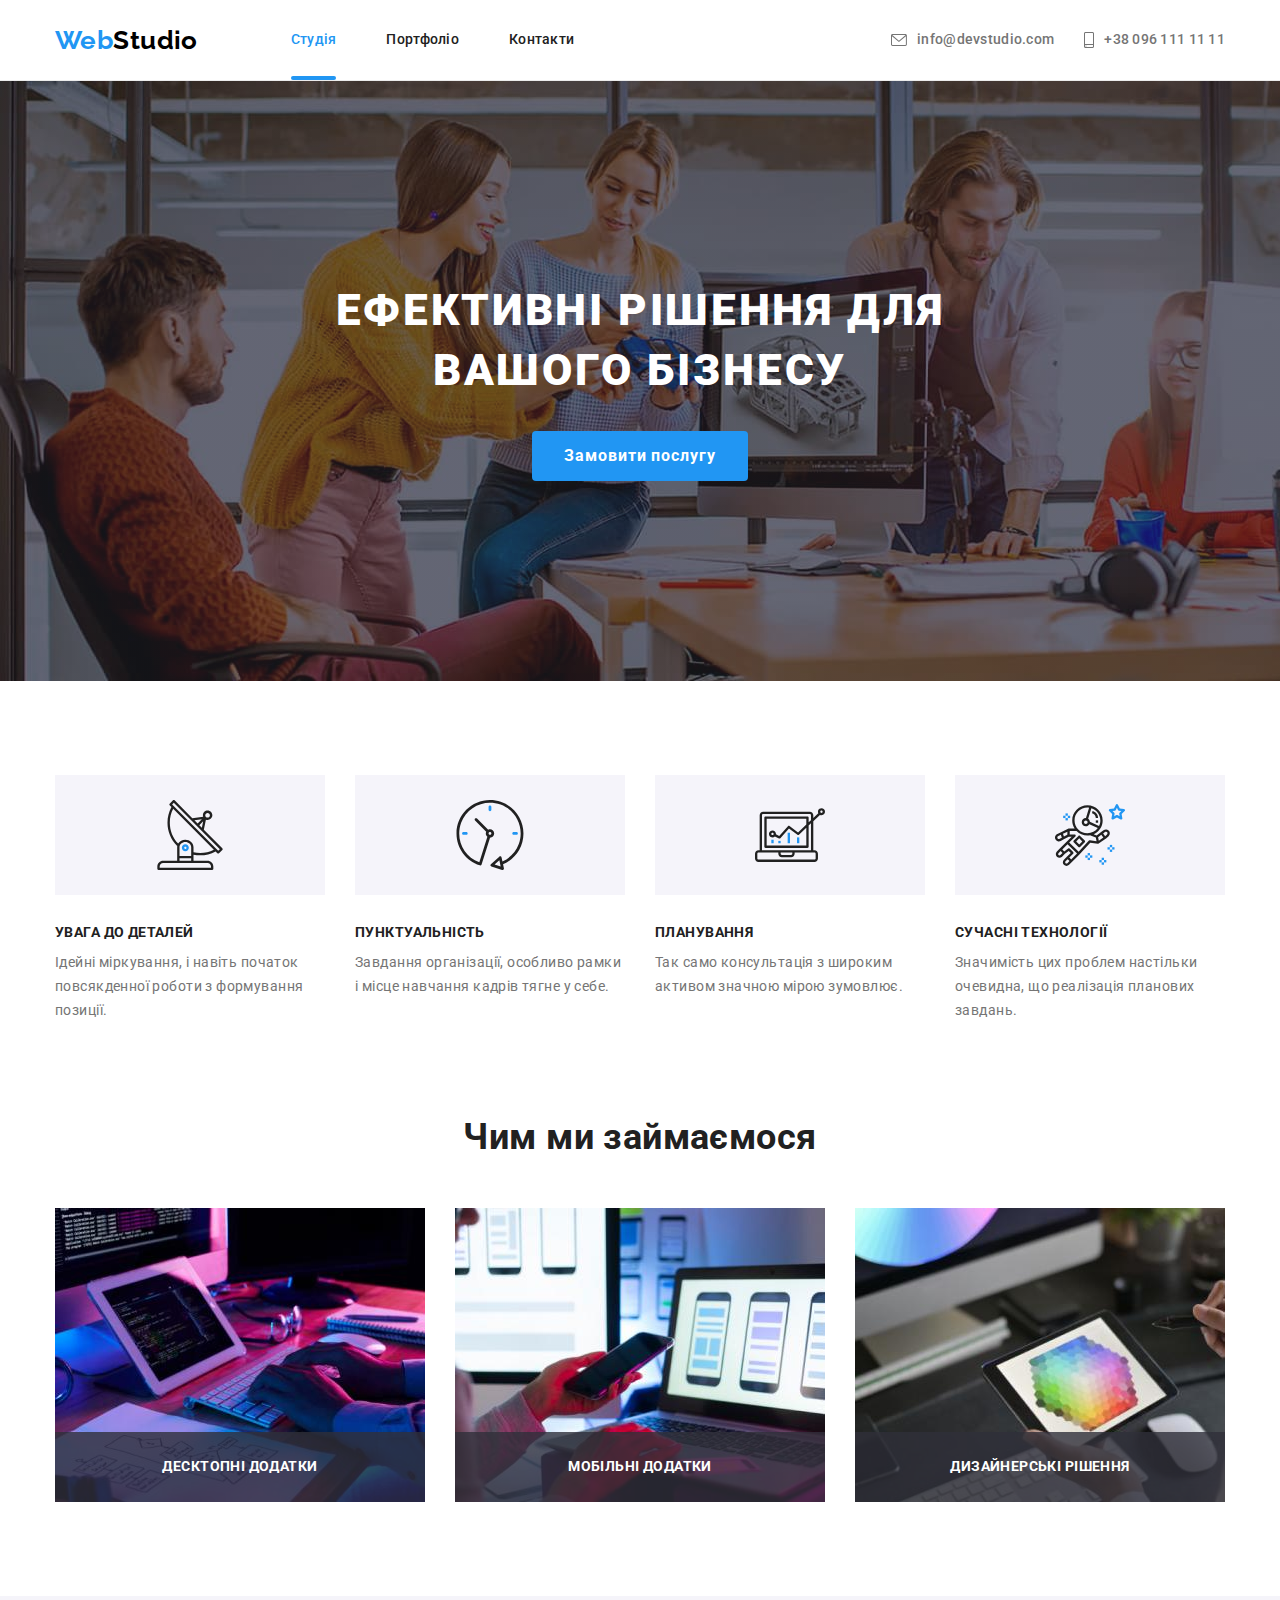
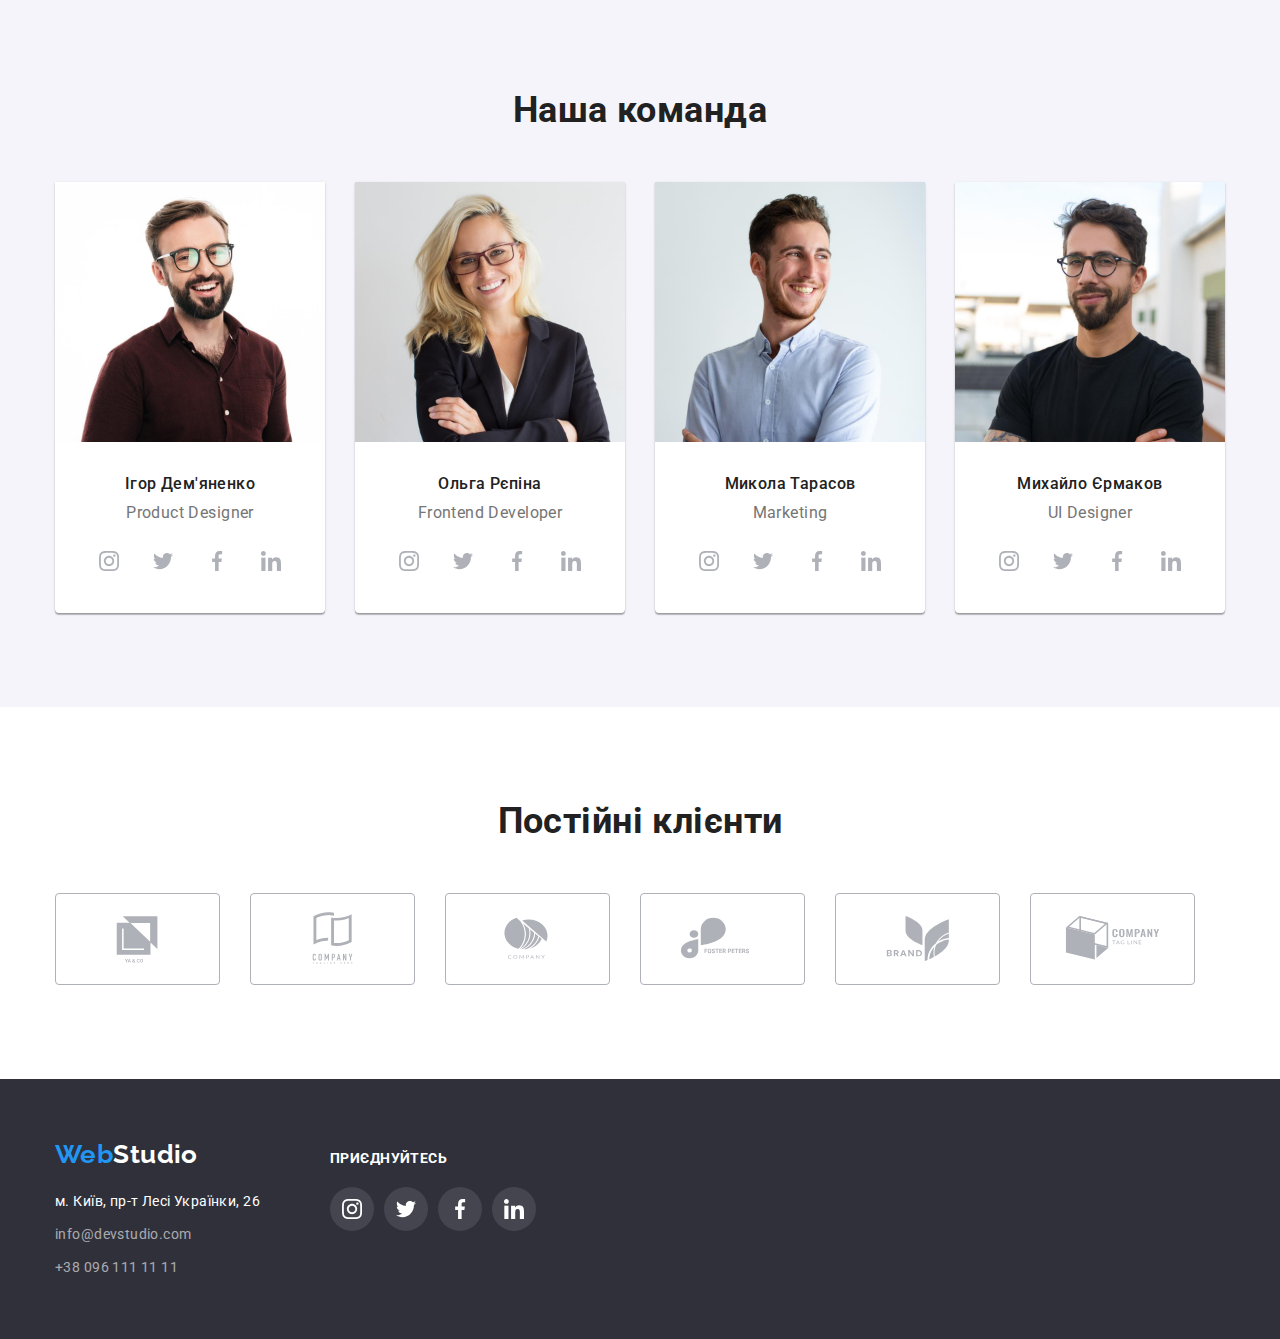
==== index.html @ d894a5a7 "переніс файли" ====
<!DOCTYPE html>
<html lang="uk">
  <head>
    <meta charset="UTF-8" />
    <meta http-equiv="X-UA-Compatible" content="IE=edge" />
    <meta name="viewport" content="width=device-width, initial-scale=1.0" />
    <title>Document</title>
    <link rel="preconnect" href="https://fonts.googleapis.com" />
    <link rel="preconnect" href="https://fonts.gstatic.com" crossorigin />
    <link
      href="https://fonts.googleapis.com/css2?family=Raleway:wght@700&family=Roboto:wght@400;500;700;900&display=swap"
      rel="stylesheet"
    />
    <link
      rel="stylesheet"
      href="https://cdnjs.cloudflare.com/ajax/libs/modern-normalize/1.1.0/modern-normalize.min.css"
      integrity="sha512-wpPYUAdjBVSE4KJnH1VR1HeZfpl1ub8YT/NKx4PuQ5NmX2tKuGu6U/JRp5y+Y8XG2tV+wKQpNHVUX03MfMFn9Q=="
      crossorigin="anonymous"
      referrerpolicy="no-referrer"
    />
    <link rel="stylesheet" href="./css/styles.css" />
  </head>

  <body>
    <!--Шапка сайту-->
    <header class="head">
      <div class="container main-nav">
        <nav class="head-nav">
          <a href="./index.html" lang="en" class="logo">
            <span class="web">Web</span>Studio
          </a>

          <ul class="site-nav list">
            <li class="item">
              <a class="link current" href="./index.html">Студія</a>
            </li>
            <li class="item">
              <a class="portfolio" href="./portfolio.html">Портфоліо</a>
            </li>
            <li class="item"><a class="contact" href="">Контакти</a></li>
          </ul>
        </nav>

        <ul class="contacts list">
          <li class="item">
            <a class="mail" href="mailto:info@devstudio.com"
              ><svg class="mail-icon" width="16" height="12">
                  <use href="./images/icons.svg#icon-mail"></use>
                </svg>info@devstudio.com</a>
          </li>
          <li class="item">
            <a class="tel" href="tel:+380961111111"><svg class="tel-icon" width="10" height="16">
                  <use href="./images/icons.svg#icon-phone"></use>
                </svg>+38 096 111 11 11</a>
          </li>
        </ul>
      </div>
    </header>
    <main>
      <!--Герой-->
      <section class="hero overlay">
        <h1 class="hero-title">
          Ефективні рішення для <br />
          вашого бізнесу
        </h1>
        <button class="hero-button" type="button" data-modal-open>Замовити послугу</button>
        <div class="backdrop is-hidden" data-modal>
          <div class="modal">
            <button class="modal-btn" data-modal-close>
            <svg class="close-modal" width="18" height="18">
              <use href="./images/icons.svg#icon-close"></use> 
            </svg> 
          </button>
        </div>
        </div>
      </section>
      <!--Особливості-->
      <section class="special">
        <div class="container">
          <h2 hidden>Особливості</h2>
          <ul class="special-list">
            <li class="item">
              <div class="special-icons">
                <svg width="70" height="70">
                  <use href="./images/icons.svg#icon-antenna"></use>
                </svg>
              </div>

              <h3 class="special-title">УВАГА ДО ДЕТАЛЕЙ</h3>
              <p class="special-text">
                Ідейні міркування, і навіть початок повсякденної роботи з
                формування позиції.
              </p>
            </li>
            <li class="item">
              <div class="special-icons">
                <svg width="70" height="70">
                  <use href="./images/icons.svg#icon-clock"></use>
                </svg>
              </div>

              <h3 class="special-title">ПУНКТУАЛЬНІСТЬ</h3>
              <p class="special-text">
                Завдання організації, особливо рамки і місце навчання кадрів
                тягне у себе.
              </p>
            </li>
            <li class="item">
              <div class="special-icons">
                <svg width="70" height="70">
                  <use href="./images/icons.svg#icon-diagram"></use>
                </svg>
              </div>
              <h3 class="special-title">ПЛАНУВАННЯ</h3>
              <p class="special-text">
                Так само консультація з широким активом значною мірою зумовлює.
              </p>
            </li>
            <li class="item">
              <div class="special-icons">
                <svg width="70" height="70">
                  <use href="./images/icons.svg#icon-astronaut"></use>
                </svg>
              </div>
              <h3 class="special-title">СУЧАСНІ ТЕХНОЛОГІЇ</h3>
              <p class="special-text">
                Значимість цих проблем настільки очевидна, що реалізація
                планових завдань.
              </p>
            </li>
          </ul>
        </div>
      </section>
      <!--Чим ми займаємося-->
      <section class="work">
        <div class="container">
          <h2 class="work-title">Чим ми займаємося</h2>
          <ul class="work-list">
            <li class="item">
              <img
                src="./images/img1.jpg"
                width="370"
                alt="Розробка десктопних додатків"
              />
              <p class="work-text">Десктопні додатки</p>
            </li>
            <li class="item">
              <img
                src="./images/img2.jpg"
                width="370"
                alt="Розробка мобільних додатків"
              />
              <p class="work-text">Мобільні додатки</p>
            </li>
            <li class="item">
              <img src="./images/img3.jpg" width="370" alt="Веб дизайн" />
              <p class="work-text">Дизайнерські рішення</p>
            </li>
          </ul>
        </div>
      </section>
      <!--Команда-->
      <section class="team">
        <div class="container">
          <h2 class="team-title">Наша команда</h2>
          <ul class="team-list">
            <li class="item">
              <img src="./images/photo1.jpg" width="270" alt="Фото Ігора" />
              <div class="item-text">
                <h3 class="team-name">Ігор Дем'яненко</h3>
                <p class="team-position" lang="en">Product Designer</p>
                <ul class="team-icons list">
                  <li class="social-item">
                    <a href="" class="social-link link">
                      <svg class="team-icon" width="20" height="20">
                        <use href="./images/icons.svg#icon-inst"></use>
                      </svg>
                    </a>
                  </li>
                  <li class="social-item">
                    <a href="" class="social-link link"
                      ><svg class="team-icon" width="20" height="20">
                        <use href="./images/icons.svg#icon-twitter"></use></svg
                    ></a>
                  </li>
                  <li class="social-item">
                    <a href="" class="social-link link"
                      ><svg class="team-icon" width="20" height="20">
                        <use href="./images/icons.svg#icon-facebook"></use></svg
                    ></a>
                  </li>
                  <li class="social-item">
                    <a href="" class="social-link link"
                      ><svg class="team-icon" width="20" height="20">
                        <use href="./images/icons.svg#icon-linkedin"></use></svg
                    ></a>
                  </li>
                </ul>
              </div>
            </li>
            <li class="item">
              <img src="./images/photo2.jpg" width="270" alt="Фото Ольги" />
              <div class="item-text">
                <h3 class="team-name">Ольга Рєпіна</h3>
                <p class="team-position" lang="en">Frontend Developer</p>
                <ul class="team-icons list">
                  <li class="social-item">
                    <a href="" class="social-link link">
                      <svg class="team-icon" width="20" height="20">
                        <use href="./images/icons.svg#icon-inst"></use>
                      </svg>
                    </a>
                  </li>
                  <li class="social-item">
                    <a href="" class="social-link link"
                      ><svg class="team-icon" width="20" height="20">
                        <use href="./images/icons.svg#icon-twitter"></use></svg
                    ></a>
                  </li>
                  <li class="social-item">
                    <a href="" class="social-link link"
                      ><svg class="team-icon" width="20" height="20">
                        <use href="./images/icons.svg#icon-facebook"></use></svg
                    ></a>
                  </li>
                  <li class="social-item">
                    <a href="" class="social-link link"
                      ><svg class="team-icon" width="20" height="20">
                        <use href="./images/icons.svg#icon-linkedin"></use></svg
                    ></a>
                  </li>
                </ul>
              </div>
            </li>
            <li class="item">
              <img src="./images/photo3.jpg" width="270" alt="Фото Миколи" />
              <div class="item-text">
                <h3 class="team-name">Микола Тарасов</h3>
                <p class="team-position" lang="en">Marketing</p>
                <ul class="team-icons list">
                  <li class="social-item">
                    <a href="" class="social-link link">
                      <svg class="team-icon" width="20" height="20">
                        <use href="./images/icons.svg#icon-inst"></use>
                      </svg>
                    </a>
                  </li>
                  <li class="social-item">
                    <a href="" class="social-link link"
                      ><svg class="team-icon" width="20" height="20">
                        <use href="./images/icons.svg#icon-twitter"></use></svg
                    ></a>
                  </li>
                  <li class="social-item">
                    <a href="" class="social-link link"
                      ><svg class="team-icon" width="20" height="20">
                        <use href="./images/icons.svg#icon-facebook"></use></svg
                    ></a>
                  </li>
                  <li class="social-item">
                    <a href="" class="social-link link"
                      ><svg class="team-icon" width="20" height="20">
                        <use href="./images/icons.svg#icon-linkedin"></use></svg
                    ></a>
                  </li>
                </ul>
              </div>
            </li>
            <li class="item">
              <img src="./images/photo4.jpg" width="270" alt="Фото Михайла" />
              <div class="item-text">
                <h3 class="team-name">Михайло Єрмаков</h3>
                <p class="team-position" lang="en">UI Designer</p>
                <ul class="team-icons list">
                  <li class="social-item">
                    <a href="" class="social-link link">
                      <svg class="team-icon" width="20" height="20">
                        <use href="./images/icons.svg#icon-inst"></use>
                      </svg>
                    </a>
                  </li>
                  <li class="social-item">
                    <a href="" class="social-link link"
                      ><svg class="team-icon" width="20" height="20">
                        <use href="./images/icons.svg#icon-twitter"></use></svg
                    ></a>
                  </li>
                  <li class="social-item">
                    <a href="" class="social-link link"
                      ><svg class="team-icon" width="20" height="20">
                        <use href="./images/icons.svg#icon-facebook"></use></svg
                    ></a>
                  </li>
                  <li class="social-item">
                    <a href="" class="social-link link"
                      ><svg class="team-icon" width="20" height="20">
                        <use href="./images/icons.svg#icon-linkedin"></use></svg
                    ></a>
                  </li>
                </ul>
              </div>
            </li>
          </ul>
        </div>
      </section>
      <section class="clients">
        <div class="container">
          <h2 class="clients-title">Постійні клієнти</h2>
          <ul class="clients-list">
            <li class="icon-list">
              <a href="" class="clients-link"
                ><svg class="clients-icon" width="106" height="60">
                  <use href="./images/icons.svg#icon-clientone"></use></svg
              ></a>
            </li>
            <li class="icon-list">
              <a href="" class="clients-link"
                ><svg class="clients-icon" width="106" height="60">
                  <use href="./images/icons.svg#icon-clienttwo"></use></svg
              ></a>
            </li>
            <li class="icon-list">
              <a href="" class="clients-link"
                ><svg class="clients-icon" width="106" height="60">
                  <use href="./images/icons.svg#icon-clientthree"></use></svg
              ></a>
            </li>
            <li class="icon-list">
              <a href="" class="clients-link"
                ><svg class="clients-icon" width="106" height="60">
                  <use href="./images/icons.svg#icon-clientfour"></use></svg
              ></a>
            </li>
            <li class="icon-list">
              <a href="" class="clients-link"
                ><svg class="clients-icon" width="106" height="60">
                  <use href="./images/icons.svg#icon-clientfive"></use></svg
              ></a>
            </li>
            <li class="icon-list">
              <a href="" class="clients-link"
                ><svg class="clients-icon" width="106" height="60">
                  <use href="./images/icons.svg#icon-clientsix"></use></svg
              ></a>
            </li>
          </ul>
        </div>
      </section>
    </main>
    <!--Футер-->
    <footer class="adress">
      <div class="container foot">
        <div class="first">
        <a href="./index.html" lang="en" class="logo"
          ><span class="web">Web</span>Studio
        </a>
          <ul class="adress-list">
            <li class="item">
              <a class="maps" href="https://goo.gl/maps/tU6oUWFSM4fqJEDF9">
                м. Київ, пр-т Лесі Українки, 26
              </a>
            </li>
            <li class="item">
              <a class="link" href="mailto:info@devstudio.com"
                >info@devstudio.com</a
              >
            </li>
            <li class="item">
              <a class="link" href="tel:+380961111111">+38 096 111 11 11</a>
            </li>
          </ul>
        </div>
        </address>
        <div class="second">
          <h3 class="adress-title">ПРИЄДНУЙТЕСЬ</h3>
          <ul class="social-icons list">
            <li class="social-item">
              <a href="" class="social-link link">
                <svg class="adress-icon" width="20" height="20">
                  <use href="./images/icons.svg#icon-inst"></use>
                </svg>
              </a>
            </li>
            <li class="social-item">
              <a href="" class="social-link link"
                ><svg class="adress-icon" width="20" height="20">
                  <use href="./images/icons.svg#icon-twitter"></use></svg
              ></a>
            </li>
            <li class="social-item">
              <a href="" class="social-link link"
                ><svg class="adress-icon" width="20" height="20">
                  <use href="./images/icons.svg#icon-facebook"></use></svg
              ></a>
            </li>
            <li class="social-item">
              <a href="" class="social-link link"
                ><svg class="adress-icon" width="20" height="20">
                  <use href="./images/icons.svg#icon-linkedin"></use></svg
              ></a>
            </li>
          </ul>
        </div>
      </div>
    </footer>
    <script src="./js/modal.js"></script>
  </body>
</html>
---- css/styles.css ----
/* основний колір тексту #212121 */
/* другорядний колір тексту #757575 */
/* чорний #000000 */
/* білий #FFFFFF */
/* акцент #2196F3  */
/* колір фону основний #F5F5F5 */
/* другорядний фон #2F303A */
/* третьорядний фон #F5F4FA */

*,
::before,
::after {
    box-sizing: border-box;
}

:root {
    --title-text-color: #212121;
    --primary-text-color: #757575;
    --white: #FFFFFF;
    --black-color: #000000;
    --secondary-background-color: #F5F5F5;
    --third-background-color: #2F303A;
    --accent-color: #2196F3;
    --icon-color: #AFB1B8;

    --animation-cubic: cubic-bezier(0.4, 0, 0.2, 1);

}

body {
    margin: 0;

    background-color: var(--white);
    color: var(--title-text-color);
    font-size: 14px;
    font-family: Roboto, sans-serif;
    letter-spacing: 0.03em;  

}
a {
     text-decoration: none;
    }
    
ul {
    list-style: none; 
}

h1,
h2,
h3,
h4,
h5,
h6,
p {
    margin-top: 0;
}

/* утіліти */

.head {
    
    border-bottom: 1px solid #ececec;
}

.list {
    margin: 0;
    padding: 0;

    list-style: none;
}

.main-nav {
    display: flex;
    align-items: center;
}
.head-nav {
    display: inline-flex;
    align-items: center;
}

/* logo */
.logo {

    color: var(--black-color);
    font-family: Raleway, sans-serif;
    font-weight: 700;
    font-size: 26px;
    line-height: 1.19;
        
}

.main-nav .logo{
    margin-right: 93px;
}

.web {
    color: var(--accent-color);
}
/* site-nav */

.site-nav{
    display: flex;
}

.site-nav .item:not(:last-child) {
    margin-right: 50px;
}

.site-nav .link.current::after{
    content: '';
    position: absolute;
    
    bottom: 0;
    display: block;
    width: 100%;
    height: 4px;
    background-color: var(--accent-color);
    border-radius: 2px;

    
}

.site-nav .portfolio.current::after {
    content: '';
    position: absolute;

    bottom: 0;
    display: block;
    width: 100%;
    height: 4px;
    background-color: var(--accent-color);
    border-radius: 2px;


}

.site-nav .item{
    position: relative;
}
.site-nav a{
    color: var(--title-text-color);
    font-weight: 500;
    line-height: 1.14;
    letter-spacing: 0.02em;

    transition: color 250ms var(--animation-cubic);
}

.site-nav a:hover,
.site-nav a:focus {
    color: var(--accent-color);
}

.site-nav .link, .portfolio, .contact{
    position: relative;

    display: block;
    padding-top: 32px;
    padding-bottom: 32px;
}


.site-nav .link.current {
    color: var(--accent-color);
}
/* portfolio */
.site-nav .portfolio {
    color: var(--title-text-color);

}

.site-nav .portfolio:hover,
.site-nav .portfolio:focus {
    color: var(--accent-color);
}

.site-nav .portfolio.current {
    color: var(--accent-color);
}
/* contacts */

.contacts {
    display: flex;
    margin-left: auto;
    padding: 0;
    
    font-weight: 500;
    line-height: 1.14;
    letter-spacing: 0.02em;

    
}

.contacts .item:not(:last-child) {
    margin-right: 30px;
}

.contacts .mail {
    color: var(--primary-text-color);
    display: flex;
    align-items: center;

    transition: color 250ms var(--animation-cubic);
}


.contacts .mail-icon{
    margin-right: 10px;

    fill:var(--primary-text-color);

    transition: fill 250ms var(--animation-cubic);
}
.contacts .mail:hover .mail-icon,
.contacts .mail:focus .mail-icon{
    fill: var(--accent-color);
}

.contacts .mail:hover,
.contacts .mail:focus {
    color: var(--accent-color);
}

.contacts .tel {
    color: var(--primary-text-color);
    display: flex;
    align-items: center;

    transition: color 250ms var(--animation-cubic);
}

.contacts .tel-icon {
    margin-right: 10px;

    fill: var(--primary-text-color);

    transition: fill 250ms var(--animation-cubic);
}

.contacts .tel:hover .tel-icon,
.contacts .tel:focus .tel-icon{
    fill: var(--accent-color);
}

.contacts .tel:hover,
.contacts .tel:focus {
    color: var(--accent-color);
}

/* container */
.container {
    margin: 0 auto;
    padding-left: 15px;
    padding-right: 15px;

    width: 1200px;
}

/* hero */
.hero {

    padding-top: 200px;
    padding-bottom: 200px;

    background-color: var(--third-background-color);
    color: var(--white);

}

.hero-title {
        margin-top: 0;
        margin-bottom: 30px;
        

        font-weight: 900;
        font-size: 44px;
        line-height: 1.36;
        text-align: center;
        letter-spacing: 0.06em;   

        text-transform: uppercase;
}

.overlay {

    max-width: 1600px;
    height: 600px;
    margin-left: auto;
    margin-right: auto;

    background-color: rgba(47, 48, 58);
    background-image: linear-gradient(to right,
            rgba(47, 48, 58, 0.4),
            rgb(47, 48, 58, 0.4)),
        url(../images/hero.jpg);

}

/* особливості */
.special {
    padding-top: 94px;
    padding-bottom: 94px;
}


.special-list {
    display: flex;
    margin: 0;
    padding: 0;
    gap: 30px;
}

.special-list .item{
    flex-basis: 270px;
    
}

.special-icons{
    margin-bottom: 30px;
    width: 270px;
    height: 120px;
    
    display: flex;
    justify-content: center;
    align-items: center;

    background-color: #f5f4fa;

}

.special-title {
    margin-top: 0;
    margin-bottom: 10px;

    font-size: 14px;
    font-weight: 700;
    line-height: 1.14;

    text-transform: uppercase;
    text-align: left;
}

.special-text {
    margin: 0;
    
    color: var(--primary-text-color);
    font-weight: 400;
    line-height: 1.71;
    
}

.work {
    padding-bottom: 94px;
}

.work-title {
    margin-top: 0;
    margin-bottom: 50px;

    font-weight: 700;
    font-size: 36px;
    line-height: 1.16;
    text-align: center;
}

.work-list {
    margin: 0;
    padding: 0;
    display: flex;
}

.work-list .item img{
    margin: 0;
}
.work-list .item:not(:last-child){
margin-right: 30px;
}


.work-list .item {
    position: relative;
    height: 294px;
}


.work-text{
    position: absolute;
    bottom: 0;
    
    margin: 0;
    padding-top: 27px;
    width: 100%;
    height: 70px;

    font-weight: 700;
    line-height: 1.14;
    text-align: center;
    text-transform: uppercase;
    color: var(--white);
    background-color: rgba(47, 48, 58, 0.8);
}



/* team */
.team {
    background-color: #F5F4FA;
    padding: 94px 0;
}

.team-list{
    display: flex;
    margin: 0;
    padding: 0;
}
.team-list .item{
    background-color: #ffffff;
    box-shadow: 0px 1px 3px rgba(0, 0, 0, 0.12), 0px 1px 1px rgba(0, 0, 0, 0.14), 0px 2px 1px rgba(0, 0, 0, 0.2);
    border-radius: 0px 0px 4px 4px;
}

.team-list .item-text{
    padding-top: 30px;
    padding-bottom: 30px;
    

}

.team-list .item:not(:last-child){
    margin-right: 30px;
}

.team-title {
    margin-top: 0;
    margin-bottom: 50px;

    background-color: #F5F4FA;
    font-weight: 700;
    font-size: 36px;
    line-height: 1.16;
    text-align: center;
}



.team-name {
    margin-top: 0;
    margin-bottom: 10px;

    font-weight: 500;
    font-size: 16px;
    line-height: 1.18;
    text-align: center;
}

.team-position {
    margin: 0;

    color: var(--primary-text-color);
    font-weight: 400;
    font-size: 16px;
    line-height: 1.18;
    text-align: center;
}

.team .team-icons{
    display: flex;
    justify-content: center;
    margin-top: 16px;
}


.team-list .social-item{
    width: 44px;
    height: 44px;

    margin-right: 10px;
}

.team-list .social-link{
    
    height: 100%;

    
    border-radius: 50%;

    cursor: pointer;

    display: flex;
    justify-content: center;
    align-items: center;

    transition-property: background-color, color;
    transition-duration: 250ms;
    transition-timing-function: var(--animation-cubic);

}

.team-list .social-link:hover,
.team-list .social-link:focus{
    background-color: var(--accent-color);
    
}




.team-list .social-link:hover .team-icon,
.team-list .social-link:focus .team-icon{
    fill: var(--white);
}

.team-list .team-icon {

    fill: var(--icon-color);

}

.team-list .social-item:last-child{
    margin-right: 0;
}

.clients{
    padding-top: 94px;
    padding-bottom: 94px;
}


.clients-list{
    margin: 0;
    padding: 0;

    display: flex;
    align-items: center;
    justify-content: center;

}
.clients-title{
    margin-bottom: 50px;


    font-size: 36px; 
    line-height: 1.16;
    text-align: center;
}


.clients-list .icon-list{
    margin-right: 30px;
    width: 170px;
    height: 92px;

    

}

.clients-list .list:last-child{
    margin-right: 0;
}

.clients-list .clients-link:hover,
.clients-list .clients-link:focus{
    border-color: var(--accent-color);
}

.clients-list .clients-link:hover .clients-icon,
.clients-list .clients-link:focus .clients-icon{
    fill: var(--accent-color);
}

.clients-icon{
    fill: var(--icon-color);
}

.clients-link{
    width: 100%;
    height: 100%;
    display: flex;
    
    justify-content: center;
    align-items: center;

    border: 1px solid #AFB1B8;
    border-radius: 4px;

    transition: border-color 250ms var(--animation-cubic),
    color 2500ms var(--animation-cubic);
    
}

/* footer */

.adress {
    padding-top: 60px;
    padding-bottom: 60px;

    background-color: #2F303A;
    font-weight: 400;
    line-height: 1.71;
}

.adress .logo{
    display: inline-block;
    margin-bottom: 20px;

    color: var(--white);
}

.adress-list {
    padding: 0;
    margin: 0;
}

.adress-list .item:not(:last-child){
    margin-bottom: 9px;
}

.maps {
    font-style: normal;
    color: var(--white);

    transition-property: color;
    transition-duration: 250ms;
    transition-timing-function: var(--animation-cubic);
}

.maps:hover,
.maps:focus {
    color: var(--accent-color);
}
.link {
    font-style: normal;
    color: rgba(255, 255, 255, 0.6);
    text-decoration: none;

    transition-property: color;
    transition-duration: 250ms;
    transition-timing-function: var(--animation-cubic);
}

.adress .first{
    margin-right: 70px;
}


.link:hover,
.link:focus {
    color: var(--accent-color);
}

.foot{
    display:flex;
    align-items: baseline;
    
}

.social-icons{
    display: flex;
    
}
.adress .social-item{
    width: 44px;
    height: 44px;
    margin-right: 10px;

    
}

.adress .social-item:last-child{
    margin-right: 0;
}

.adress-title{
    margin: 0;
    margin-bottom: 20px;
    padding: 0;

    font-size: 14px;
    line-height: 1.14;
    color: var(--white);
    
}

.adress .adress-icon{
    fill: var(--white);
}

.adress .social-link:hover,
.adress .social-link:focus{
    background-color: var(--accent-color);
}

.adress .social-link{
    width: 100%;
    height: 100%;

    border-radius: 50%;
    
    cursor: pointer;
    
    display: flex;
    justify-content: center;
    align-items: center;

    background-color: rgba(255, 255, 255, 0.1);

    transition-property: background-color;
    transition-duration: 250ms;
    transition-timing-function: var(--animation-cubic);
}


.second{


    width: 206px;
    height: 80px;
}

/* project */

.project{
    padding-top: 94px;
    padding-bottom: 94px;

}

.filter {
    display: flex;
    justify-content: center;
    margin: 0;
    margin-bottom: 56px;
    padding: 0;
    
}


.filter .item:not(:last-child){
    margin-right: 8px;
}

.filter .filter-button:hover,
.filter .filter-button:focus{
    box-shadow: 0px 1px 1px rgba(0, 0, 0, 0.12),
    0px 4px 4px rgba(0, 0, 0, 0.06), 
    1px 4px 6px rgba(0, 0, 0, 0.16);
    
}

.project-title {
    margin: 0;
    margin-bottom: 4px;

    color: var(--title-text-color);
    font-weight: 700;
    font-size: 18px;
    line-height: 2;
    letter-spacing: 0.06em;
}

.project-exsample {
    margin: 0;
    color: var(--primary-text-color);
    font-size: 16px;
    line-height: 1.88;
}

.examples{
    display: flex;
    flex-wrap: wrap;
    margin: 0;
    padding: 0;
}

.examples .item{
    margin-right: 30px;
    margin-bottom: 30px;
    display: flex;
}

.examples .exam-link{

    transition: box-shadow 250ms var(--animation-cubic);
}

.examples .exam-link:hover,
.examples .exam-link:focus{
    box-shadow: 
    0px 1px 1px rgba(0, 0, 0, 0.12), 
    0px 4px 4px rgba(0, 0, 0, 0.06), 
    1px 4px 6px rgba(0, 0, 0, 0.16);
}


.examples .item-text {
    padding-top: 20px;
    padding-bottom: 20px;
    padding-left: 24px;
    padding-right: 24px;

    border-left: 1px solid #eeeeee;
    border-right: 1px solid #eeeeee;
    border-bottom: 1px solid #eeeeee;

}

.examples img {
    display: block;
}

.examples .item:nth-child(3n){
    margin-right: 0;
}

.examples .item:nth-last-child(-n + 3){
    margin-bottom: 0;
}
.exam-img{
    position: relative;
    overflow: hidden;
}


.exam-overlay{
    position: absolute;
    bottom: 0;
    
   
   
    width: 100%;
    height: 100%;
    padding: 63px 24px;

    background-color: rgba(33, 150, 243, 0.9);

    transform: translatey(100%);
    transition: transform 250ms var(--animation-cubic);
}

.exam-link:hover .exam-overlay,
.exam-link:focus .exam-overlay{
    transform: translatey(0);
    
}
    
.overlay-text{
    padding: 0;
    margin: 0;
    
    font-size: 18px;
    line-height: 1.56;
    
    
    color: #FFFFFF;
}


/* button */
.hero-button {
    padding-top: 10px;
    padding-bottom: 10px;
    padding-left: 32px;
    padding-right: 32px;
    
    margin: auto;
    
    
    font-family: inherit;
    color: var(--white-color);
    background-color: var(--accent-color);
    font-weight: 700;
    font-size: 16px;
    line-height: 1.87;
    display: flex;
    align-items: center;
    text-align: center;
    letter-spacing: 0.06em;
    cursor: pointer;

    border-radius: 4px;
    border: none;

    transition: background-color 250ms var(--animation-cubic);
}

.hero-button:hover,
.hero-button:focus {
    background-color: #188CE8;
}



.filter-button{
    padding-top: 6px;
    padding-bottom: 6px;
    padding-left: 22px;
    padding-right: 22px;
    border-radius: 4px;
    border: none;

    font-family: inherit;
    background-color: #F5F4FA;
    color: var(--title-text-color)
    font-family: 'Roboto';
    font-weight: 500;
    font-size: 16px;
    line-height: 1.6;
    text-align: center;
    cursor: pointer;

    transition: background-color 250ms var(--animation-cubic),
    box-shadow 250ms var(--animation-cubic),
    color 250ms var(--animation-cubic);
}

.filter-button:hover,
.filter-button:focus {
    background-color: var(--accent-color);
    color: var(--white);
}


/* модалка */

.backdrop{
    position: fixed;
    top: 0;
    left: 0;
    width: 100%;
    height: 100%;

    background-color: rgba(0, 0, 0, 0.5);

    transition-property: opacity visibility;
    transition-duration: 250ms;
    transition-timing-function: var(--animation-cubic);
    z-index: 3;
    
}

.backdrop.is-hidden{
    opacity: 0;
    pointer-events: none;
    visibility: hidden;
    
}
.backdrop.is-hidden .modal{
    transform: translate(-50%, -50%) scale(1.1) ;

}

.modal{
    position: absolute;
    top: 50%;
    left: 50%;

    z-index: 3;
    transform: translate(-50%, -50%) scale(1);
    transition-property: transform;
    transition-duration: 250ms;
    transition-timing-function: var(--animation-cubic);


    min-width: 528px;
    min-height: 581px;
    background-color: #fff;
    box-shadow: 0px 1px 3px rgba(0, 0, 0, 0.12), 0px 1px 1px rgba(0, 0, 0, 0.14), 0px 2px 1px rgba(0, 0, 0, 0.2);
    border-radius: 4px;

    
}



.modal-btn{
    position: absolute;
    display: flex;
    align-items: center;
    justify-content: center;

    padding: 0;
    top: 8px;
    right: 8px;
    width: 30px;
    height: 30px;
    border: 1px solid rgba(0, 0, 0, 0.1);
    border-radius: 50%;
    background-color: #fff;

}
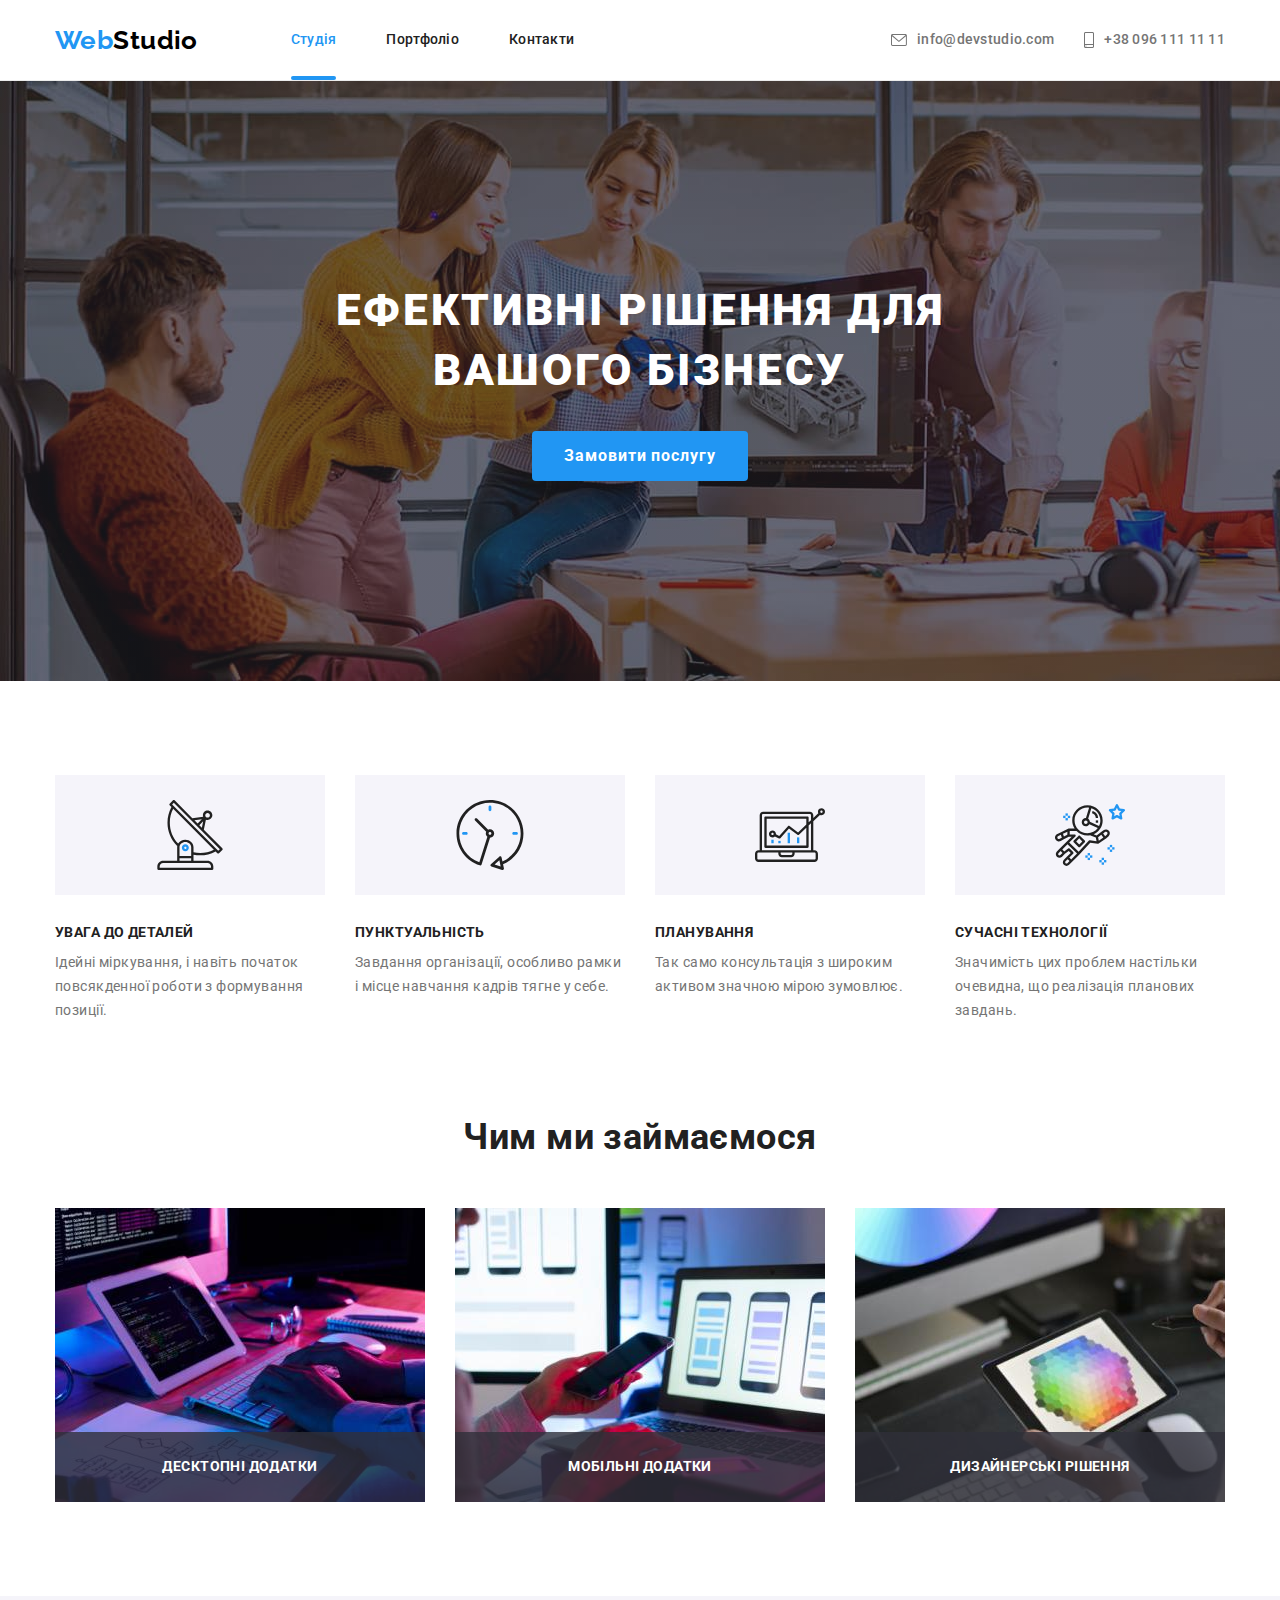
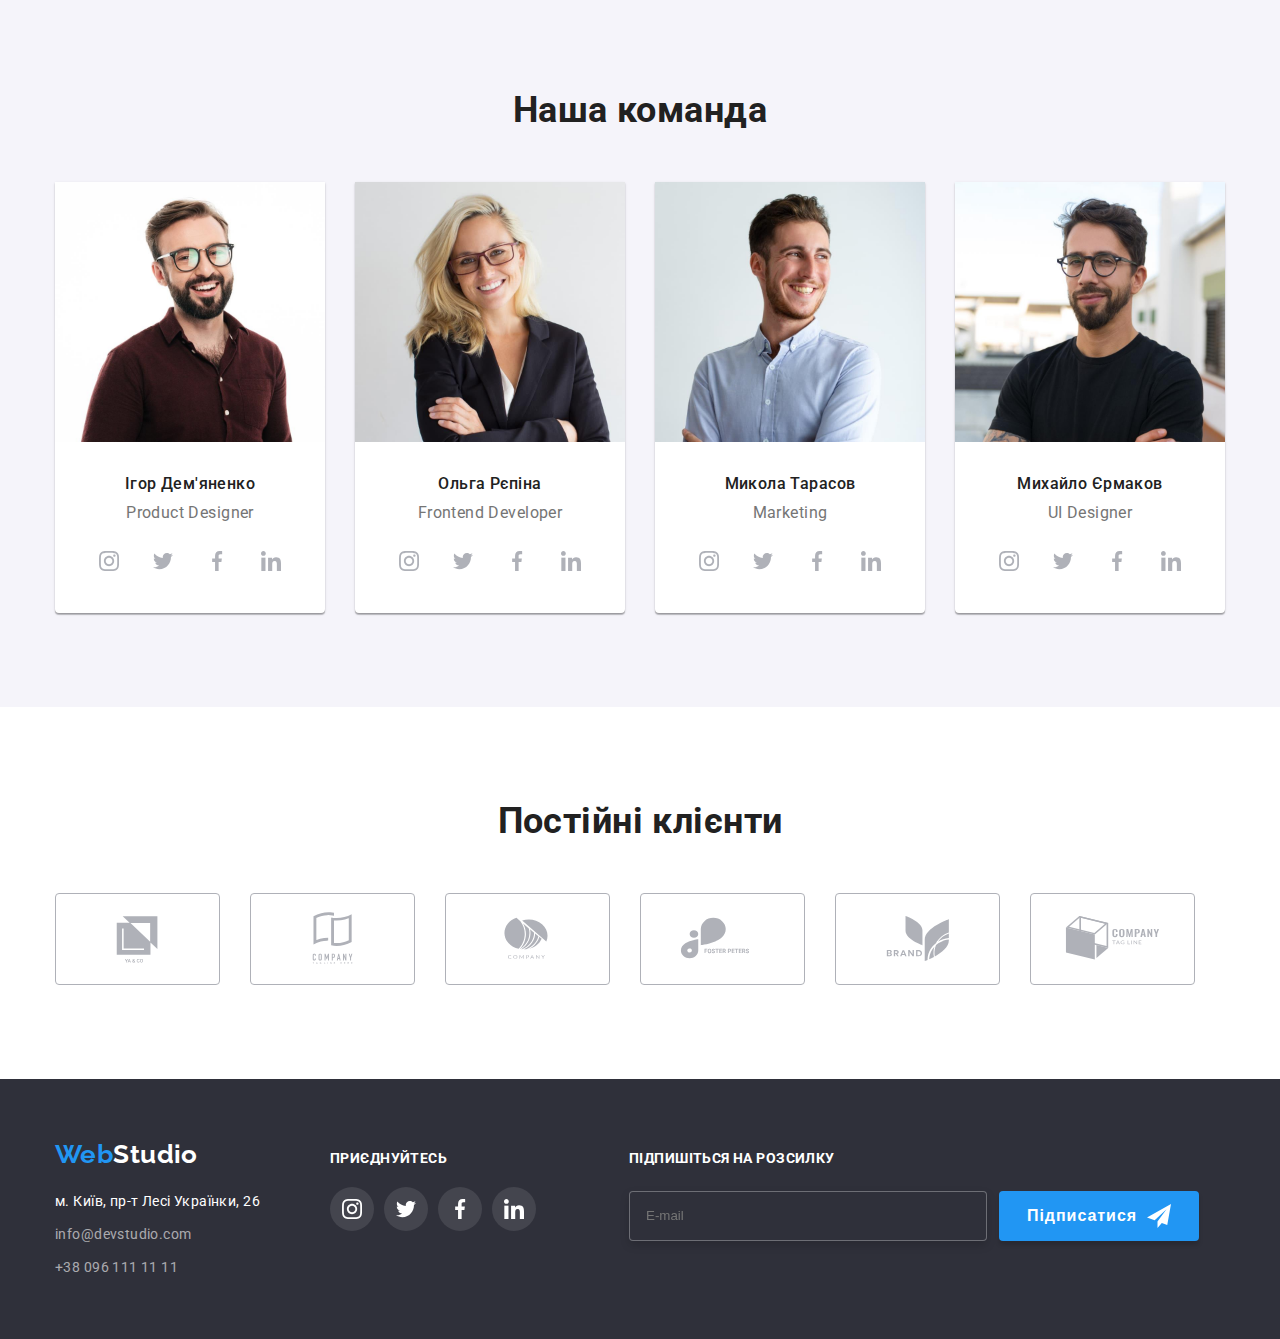
==== commit a4c6cc89: "виконав. дз" ====
--- a/index.html
+++ b/index.html
@@ -71,6 +71,52 @@
               <use href="./images/icons.svg#icon-close"></use> 
             </svg> 
           </button>
+          
+          <form class="modal-form" >
+            <strong class="form-title">Залиште свої дані, ми вам передзвонимо</strong>
+            <ul class="form-list">
+            <li class="form-field" >
+              <label class="form-label" >
+              Імʼя
+            <input type="text" name="username" required />
+            <svg class="icon-form" width="18" height="18">
+              <use href="./images/icons.svg#icon-person"></use> 
+            </svg> 
+            </label>
+          </li>
+            <li class="form-field" >
+              <label class="form-label" > 
+              Телефон
+              <input type="tel" name="phone-number" required /> 
+              <svg class="icon-form" width="18" height="18">
+              <use href="./images/icons.svg#icon-tel"></use> 
+            </svg> 
+            </label></li>
+            <li class="form-field" >
+              <label class="form-label" >
+              Пошта
+              <input type="email" name="email" required />
+              <svg class="icon-form" width="18" height="18">
+              <use href="./images/icons.svg#icon-email"></use> 
+            </svg> 
+            </label>
+            </li>
+            <li class="area"><label class="form-label" >
+              Коментар
+              <textarea name="feedback" placeholder="Введіть текст"></textarea>
+              </label></li>
+              <li class="police">
+                <label class="agreement">
+                  <input class="checkbox" type="checkbox" name="" id=""></span>
+                  <span class="checkbox-icon">
+                                    
+                  </span>
+                  <span>Погоджуюся з розсилкою та приймаю <a href="" class="user-agree">Умови договору</a>
+                
+              </label></li>
+              </ul>
+              <button class="submit-btn" type="submit">Відправити</button>
+          </form>
         </div>
         </div>
       </section>
@@ -401,6 +447,22 @@
             </li>
           </ul>
         </div>
+        <div class="third">
+          <form class="subscribe-form">
+          <label>
+          <strong class="subscribe-text">Підпишіться на розсилку</strong>
+          <ul class="subscribe-list"> 
+            <li class="subscribe-input">
+              <input type="email" name="email" placeholder="E-mail" required />
+            </li>
+            <li><button class="subscribe-btn" type="submit">
+Підписатися<span class="subscribe-icons"><svg class="subscribe-icon" width="24" height="24">
+                  <use href="./images/icons.svg#icon-send"></use></svg
+              ></span></button></li>
+          </ul>
+          
+          </label>
+        </div>
       </div>
     </footer>
     <script src="./js/modal.js"></script>
--- a/css/styles.css
+++ b/css/styles.css
@@ -986,7 +986,231 @@
     border: 1px solid rgba(0, 0, 0, 0.1);
     border-radius: 50%;
     background-color: #fff;
-
-}
-
-
+    cursor: pointer;
+
+}
+
+.form-field{
+    margin-bottom: 10px;
+    height: 58px;
+
+}
+
+.area{
+    margin-bottom: 20px;
+    height: 138px;
+
+}
+
+.form-field input{
+
+    width: 100%;
+    height: 40px;
+    margin-top: 4px;
+    padding-left: 42px;
+
+    outline: none;
+
+    border: 1px solid rgba(33, 33, 33, 0.2);
+    border-radius: 4px;
+
+    transition: border-color 250ms var(--animation-cubic),
+    color 250ms var(--animation-cubic);
+}
+
+.form-field input:focus,
+textarea:focus{
+    border-color: var(--accent-color);
+
+}
+
+input:focus + .icon-form{
+    fill: var(--accent-color);
+}
+
+.form-title{
+    display: flex;
+    justify-content: center;
+    margin-bottom: 12px;
+
+    font-size: 20px;
+    color: #212121;
+}
+
+.form-list{
+    margin: 0;
+    padding: 0;
+}
+.modal-form{
+    color: var(--primary-text-color);
+    width: 528px;
+    height: 581px;
+    margin: 0;
+    padding: 40px;
+}
+
+textarea{
+    resize: none;
+
+    margin-top: 4px;
+    width: 448px;
+    height: 120px;
+    padding: 12px 16px;
+
+    border: 1px solid rgba(33, 33, 33, 0.2);
+    border-radius: 4px;
+    outline: none;
+
+    transition: border-color 250ms var(--animation-cubic);
+
+}
+
+.submit-btn{
+
+    display: flex;
+    width: 200px;
+    height: 50px;
+    margin: 0;
+    margin-left: auto;
+    margin-right: auto;
+    padding-top: 10px;
+    padding-bottom: 10px;
+    padding-left: 52px;
+    padding-right: 52px;
+    
+    background: #2196F3;
+    box-shadow: 0px 4px 4px rgba(0, 0, 0, 0.15);
+    border-radius: 4px;
+    border: none;
+
+    font-size: 16px;
+    font-weight: 700;
+    line-height: 1.88;
+    letter-spacing: 0.06em;
+    color: #FFFFFF;
+}
+.police {
+    margin-bottom: 30px;
+
+    line-height: 1.71;
+}
+
+.user-agree
+{
+    text-decoration: underline;
+    color: #2196F3;
+}
+
+.icon-form{
+    position: absolute;
+
+    left: 12px;
+    top: 31px;
+
+    fill: var(--title-text-color);
+}
+
+.form-label{
+    position: relative;
+}
+
+.agreement{
+    display: flex;
+    justify-content: center;
+    align-items: center;
+}
+
+.checkbox{
+    appearance: none;
+}
+
+.checkbox:checked + .checkbox-icon{
+    background-color: var(--accent-color);
+    border: none;
+    background-size: contain;
+}
+   
+.checkbox-icon{
+    width: 16px;
+    height: 15px;
+    
+    margin-right: 7px;
+    background: #FFFFFF;
+    border: 2px solid var(--title-text-color);
+    box-shadow: 0px 1px 3px rgba(0, 0, 0, 0.12), 0px 1px 1px rgba(0, 0, 0, 0.14), 0px 2px 1px rgba(0, 0, 0, 0.2);
+    border-radius: 4px;
+
+    background-image: url(/images/check.svg);
+
+    background-origin: border-box;
+    background-size: 0;
+
+    transition: background-color 250ms var(--animation-cubic),
+    border 250ms var(--animation-cubic);
+
+}
+
+.subscribe-text{
+    display: inline-block;
+    text-transform: uppercase;
+    color: #FFFFFF;
+    margin-bottom: 20px;
+    
+}
+
+.third{
+    display: flex;
+    flex-direction: column;
+    margin-left: 93px;
+}
+
+.subscribe-list{
+    display: flex;
+    margin: 0;
+    padding: 0;
+}
+
+
+
+.subscribe-input input{
+    margin-right: 12px;
+    width: 358px;
+    height: 50px;
+    padding-left: 16px;
+
+    background: #2F303A;
+
+    border: 1px solid rgba(255, 255, 255, 0.3);
+    filter: drop-shadow(0px 4px 4px rgba(0, 0, 0, 0.15));
+    border-radius: 4px;
+
+    outline: none;
+
+}
+.subscribe-icons{
+    width: 24px;
+    height: 24px;
+    margin-left: 10px;
+}
+
+.subscribe-btn{
+    display: flex;
+    justify-content: center;
+    align-items: center;
+    padding: 0;
+
+    width: 200px;
+    height: 50px;
+
+    background: #2196F3;
+    box-shadow: 0px 4px 4px rgba(0, 0, 0, 0.15);
+    border-radius: 4px;
+    border: none;
+
+    font-weight: 700;
+    font-size: 16px;
+    line-height: 1.88;
+    letter-spacing: 0.06em;
+
+color: #FFFFFF;
+}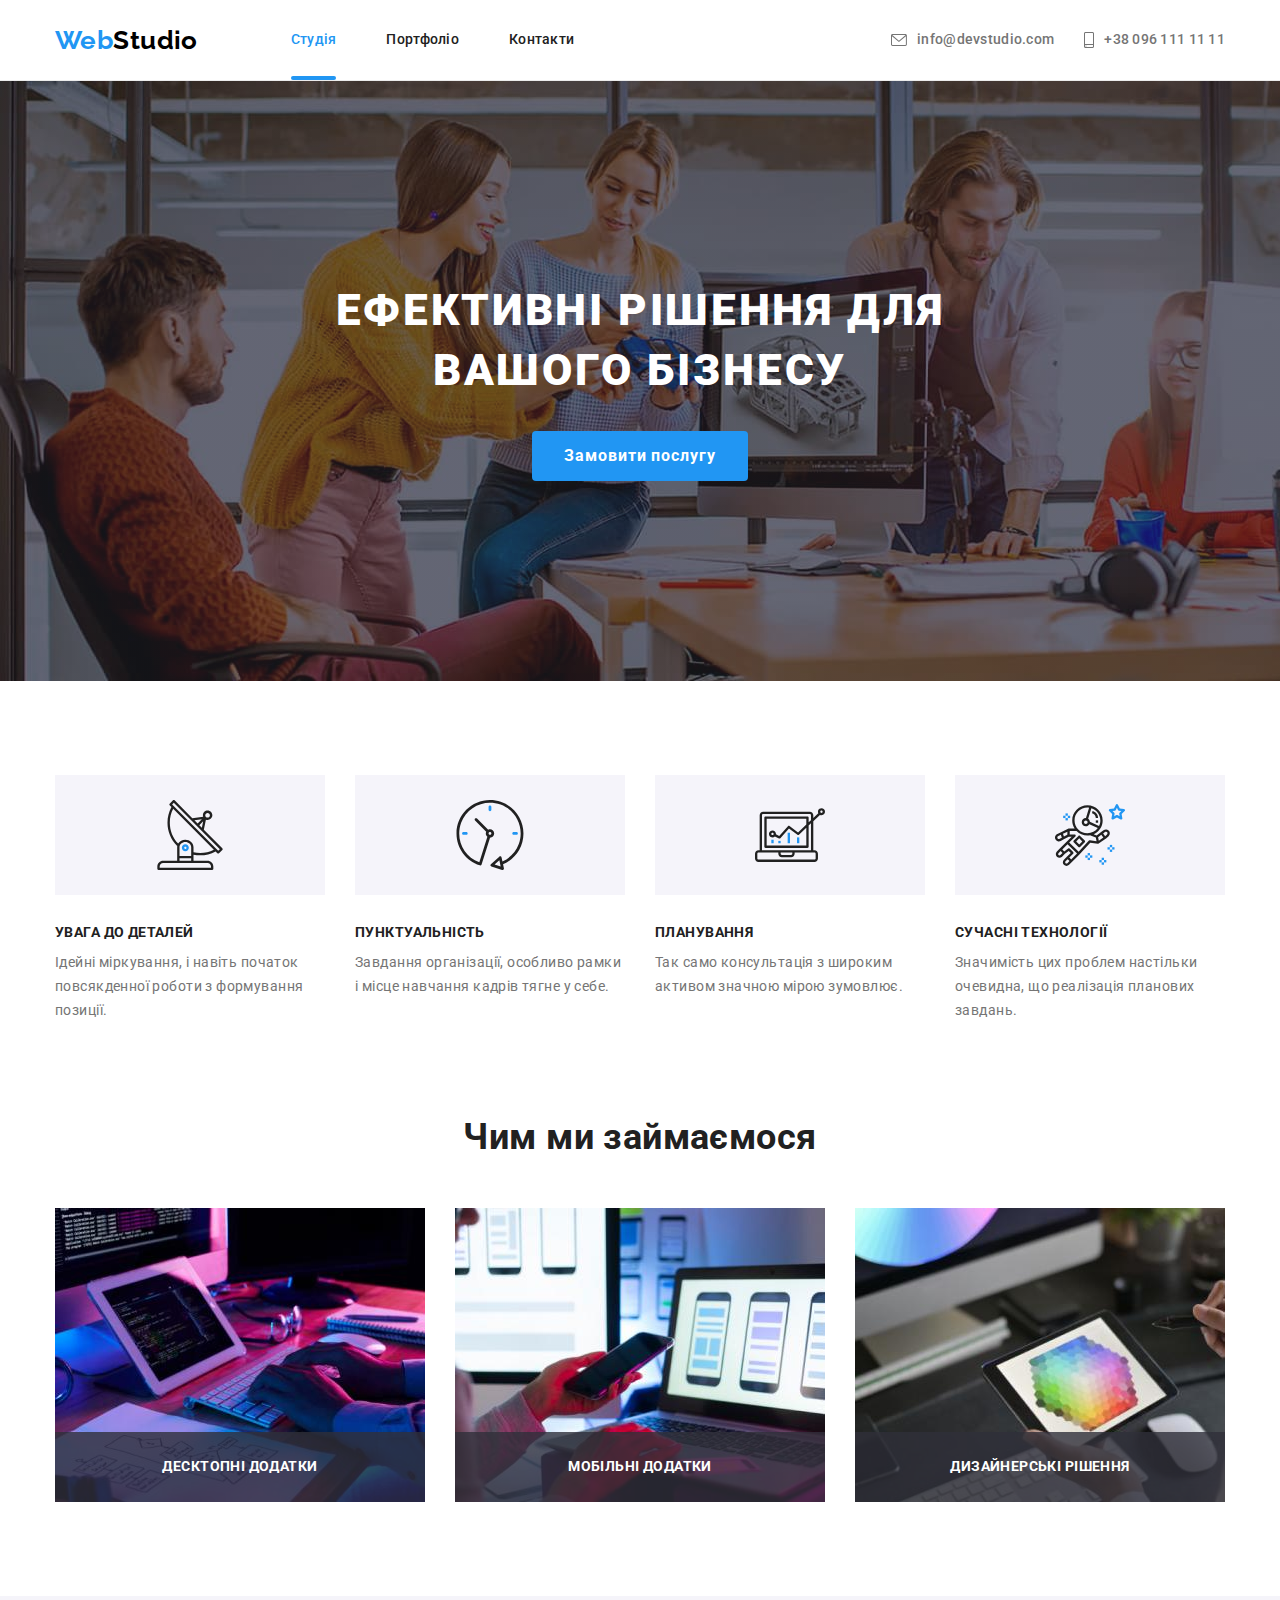
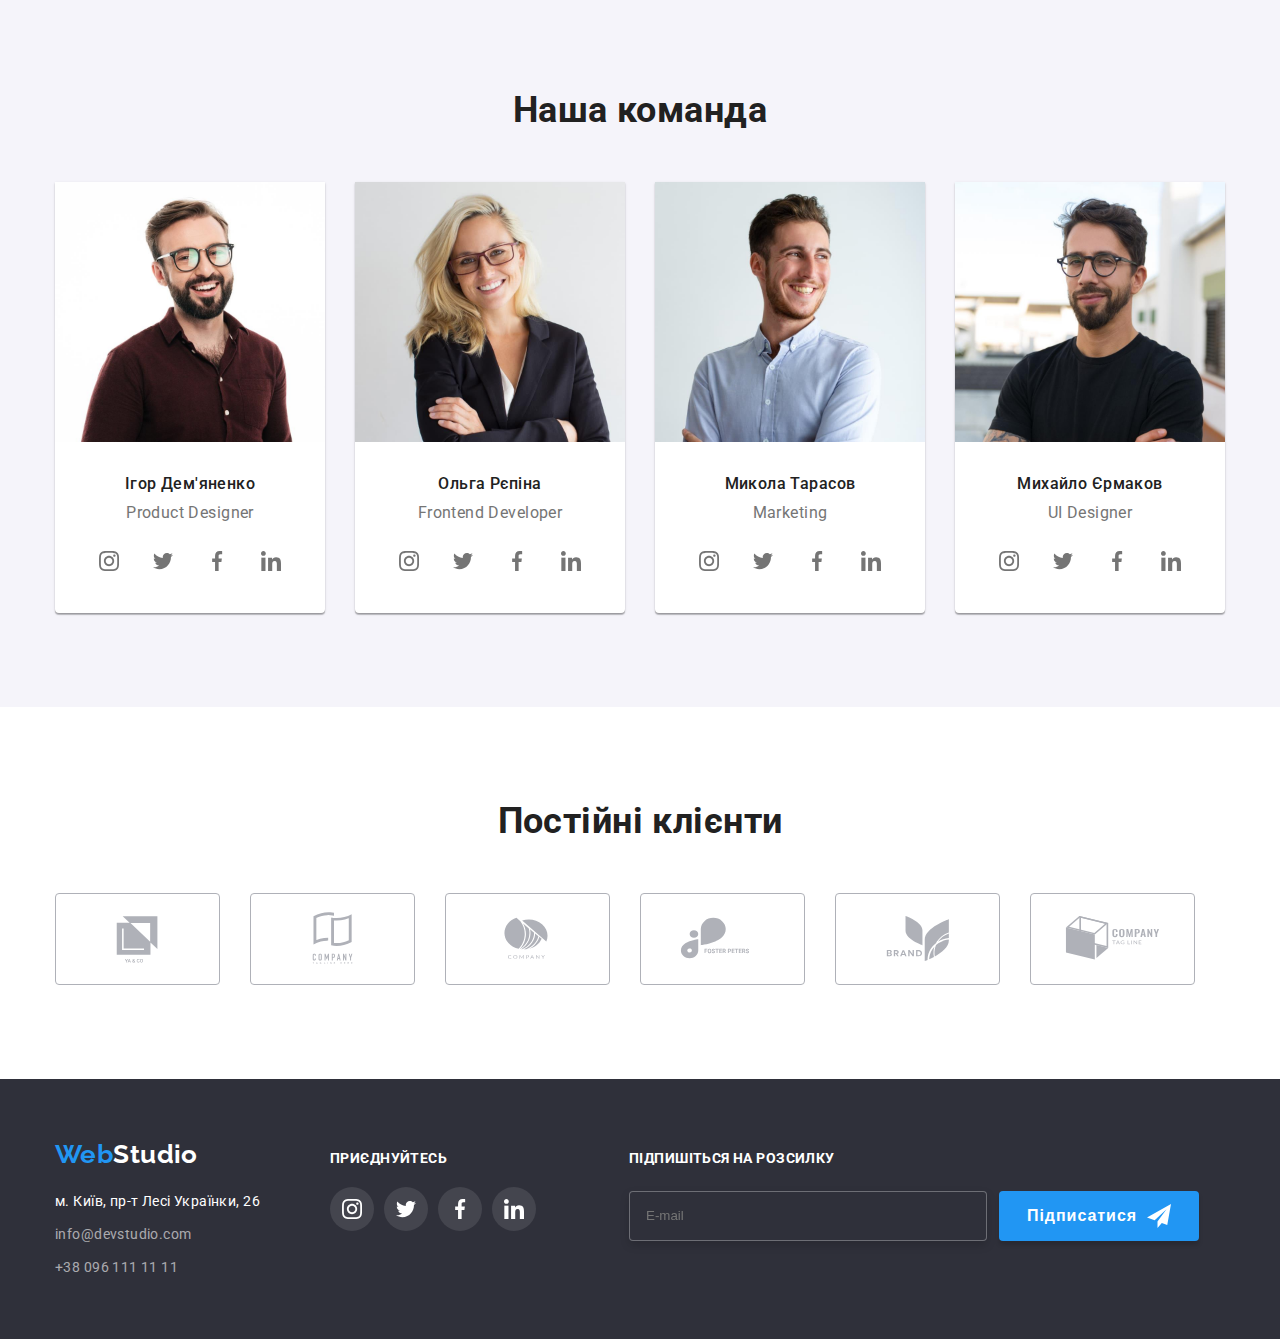
==== commit 8864009c: "змінив форму у футері" ====
--- a/index.html
+++ b/index.html
@@ -448,19 +448,15 @@
           </ul>
         </div>
         <div class="third">
+          <strong class="subscribe-text">Підпишіться на розсилку</strong>
           <form class="subscribe-form">
-          <label>
-          <strong class="subscribe-text">Підпишіться на розсилку</strong>
-          <ul class="subscribe-list"> 
-            <li class="subscribe-input">
+          <label class="subscribe-label">
               <input type="email" name="email" placeholder="E-mail" required />
-            </li>
-            <li><button class="subscribe-btn" type="submit">
+              <button class="subscribe-btn" type="submit">
 Підписатися<span class="subscribe-icons"><svg class="subscribe-icon" width="24" height="24">
                   <use href="./images/icons.svg#icon-send"></use></svg
-              ></span></button></li>
-          </ul>
-          
+              ></span></button>
+         
           </label>
         </div>
       </div>
--- a/css/styles.css
+++ b/css/styles.css
@@ -489,7 +489,7 @@
     display: flex;
     justify-content: center;
     align-items: center;
-
+    color: var(--primary-text-color);
     transition-property: background-color, color;
     transition-duration: 250ms;
     transition-timing-function: var(--animation-cubic);
@@ -499,7 +499,7 @@
 .team-list .social-link:hover,
 .team-list .social-link:focus{
     background-color: var(--accent-color);
-    
+    color: var(--white);
 }
 
 
@@ -512,8 +512,7 @@
 
 .team-list .team-icon {
 
-    fill: var(--icon-color);
-
+    fill: currentColor;
 }
 
 .team-list .social-item:last-child{
@@ -561,15 +560,14 @@
 .clients-list .clients-link:hover,
 .clients-list .clients-link:focus{
     border-color: var(--accent-color);
-}
-
-.clients-list .clients-link:hover .clients-icon,
-.clients-list .clients-link:focus .clients-icon{
-    fill: var(--accent-color);
-}
+    color: var(--accent-color);
+
+}
+
+
 
 .clients-icon{
-    fill: var(--icon-color);
+    fill: currentColor;
 }
 
 .clients-link{
@@ -582,9 +580,10 @@
 
     border: 1px solid #AFB1B8;
     border-radius: 4px;
+    color: var(--icon-color);
 
     transition: border-color 250ms var(--animation-cubic),
-    color 2500ms var(--animation-cubic);
+    color 250ms var(--animation-cubic);
     
 }
 
@@ -988,6 +987,16 @@
     background-color: #fff;
     cursor: pointer;
 
+    
+
+}
+.close-modal{
+    transition: fill 250ms var(--animation-cubic);
+}
+
+.modal-btn:hover .close-modal,
+.modal-btn:focus .close-modal{
+    fill: var(--accent-color);
 }
 
 .form-field{
@@ -1019,7 +1028,7 @@
 }
 
 .form-field input:focus,
-textarea:focus{
+textarea:focus,{
     border-color: var(--accent-color);
 
 }
@@ -1140,7 +1149,7 @@
     box-shadow: 0px 1px 3px rgba(0, 0, 0, 0.12), 0px 1px 1px rgba(0, 0, 0, 0.14), 0px 2px 1px rgba(0, 0, 0, 0.2);
     border-radius: 4px;
 
-    background-image: url(/images/check.svg);
+    background-image: url(../images/check.svg);
 
     background-origin: border-box;
     background-size: 0;
@@ -1150,35 +1159,32 @@
 
 }
 
+.third {
+    display: flex;
+    flex-direction: column;
+    margin-left: 93px;
+}
+
+.subscribe-label{
+    display: flex;
+}
+
 .subscribe-text{
-    display: inline-block;
+   
     text-transform: uppercase;
     color: #FFFFFF;
     margin-bottom: 20px;
     
 }
 
-.third{
-    display: flex;
-    flex-direction: column;
-    margin-left: 93px;
-}
-
-.subscribe-list{
-    display: flex;
-    margin: 0;
-    padding: 0;
-}
-
-
-
-.subscribe-input input{
+.third input{
     margin-right: 12px;
     width: 358px;
     height: 50px;
     padding-left: 16px;
 
     background: #2F303A;
+    color: var(--white);
 
     border: 1px solid rgba(255, 255, 255, 0.3);
     filter: drop-shadow(0px 4px 4px rgba(0, 0, 0, 0.15));
@@ -1186,7 +1192,14 @@
 
     outline: none;
 
-}
+    transition: border-color 250ms var(--animation-cubic);
+
+}
+
+.third input:focus{
+    border-color: var(--accent-color);
+}
+
 .subscribe-icons{
     width: 24px;
     height: 24px;
